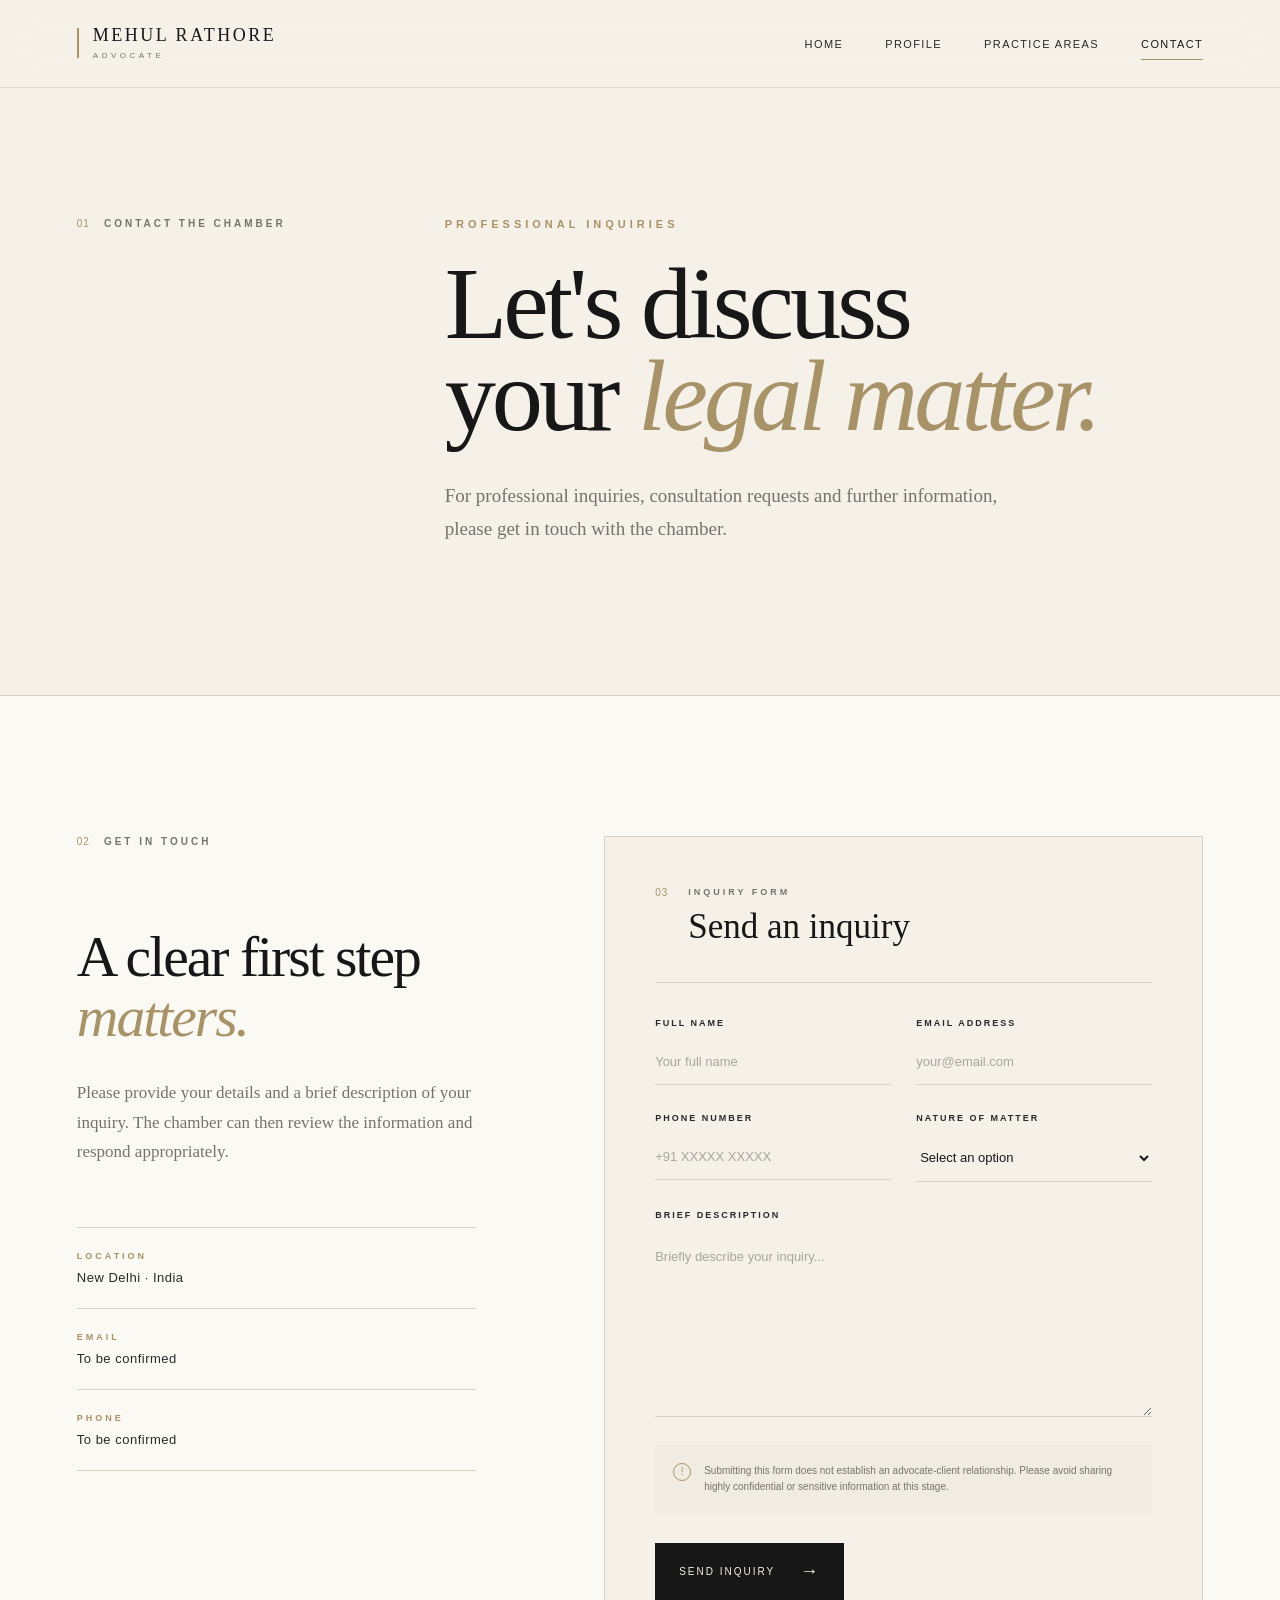
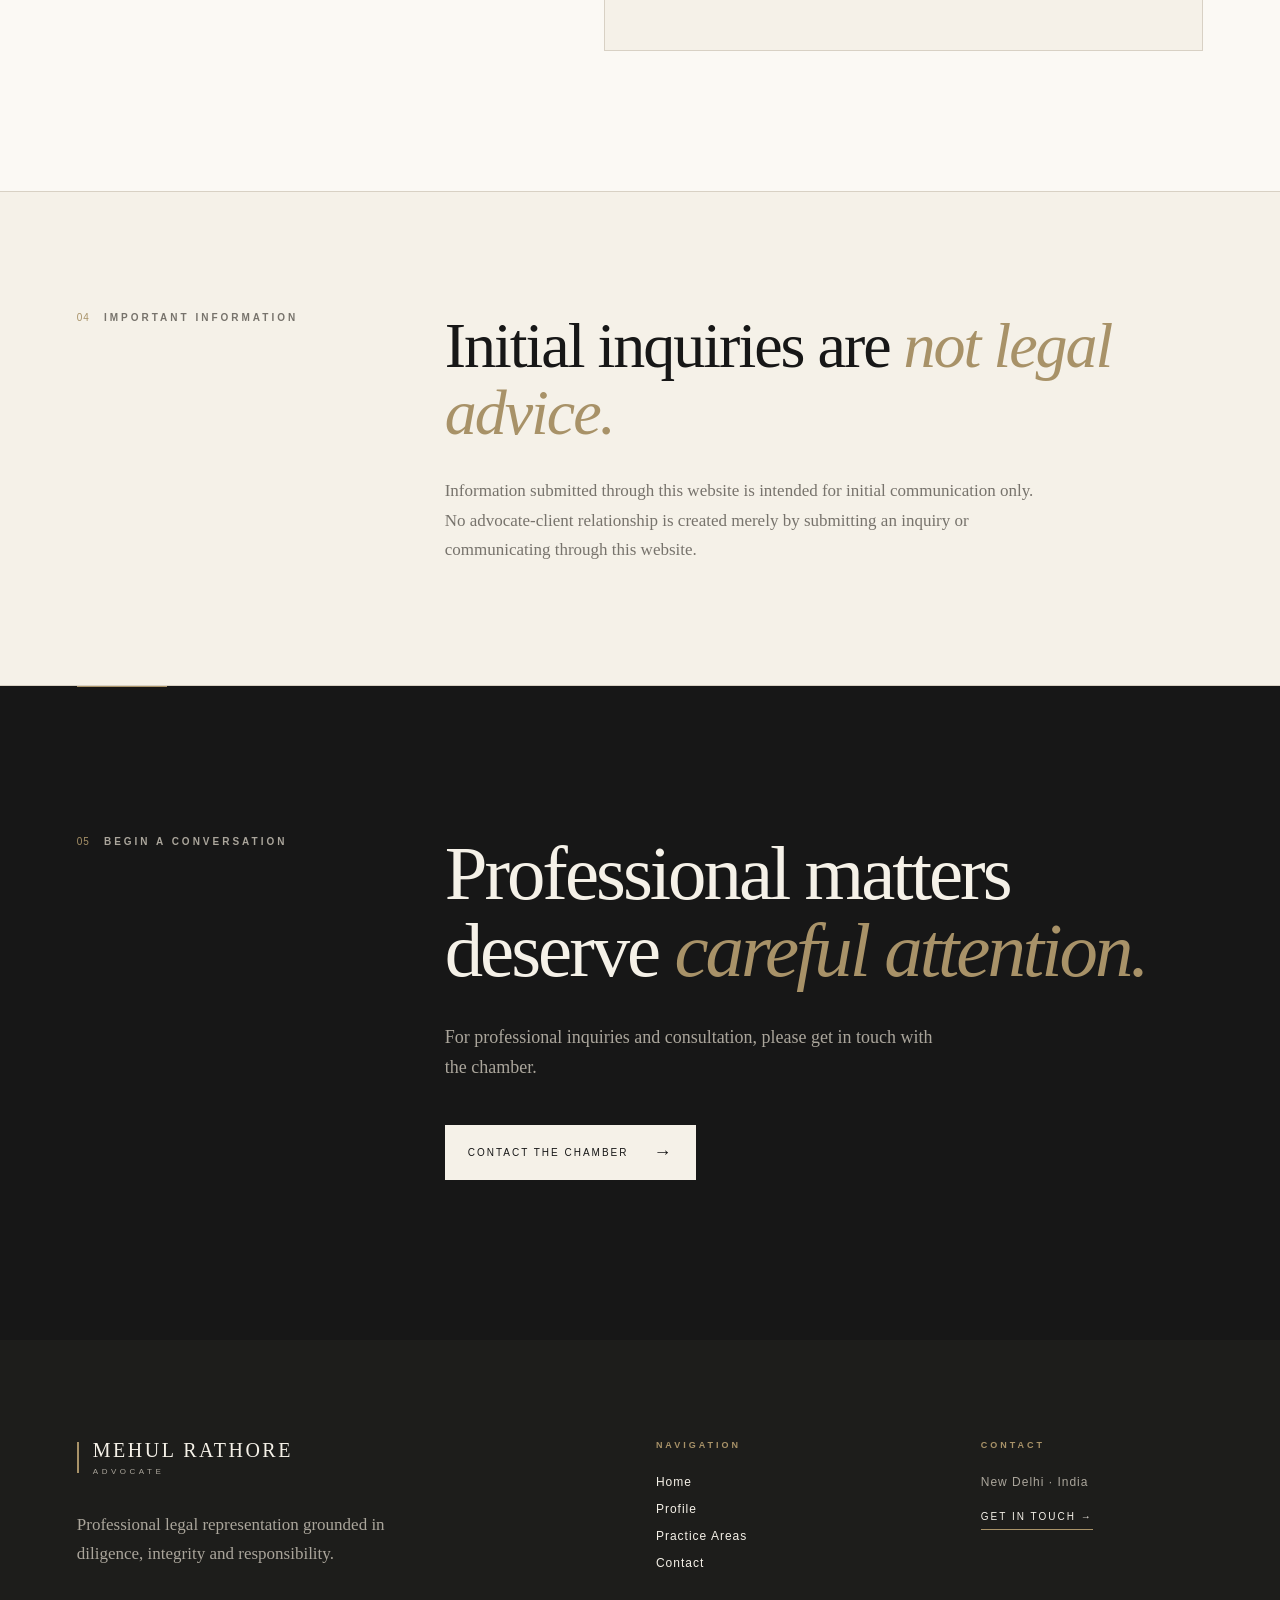
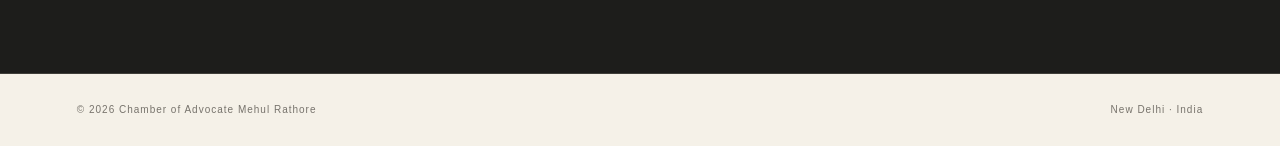
==== contact.html @ c58a13e1 "Advocate mehul rathore" ====
<!DOCTYPE html>
<html lang="en">

<head>
    <meta charset="UTF-8">

    <meta name="viewport" content="width=device-width, initial-scale=1.0">

    <meta name="description"
        content="Contact the Chamber of Advocate Mehul Rathore for professional legal inquiries and consultation.">

    <title>Contact | Chamber of Advocate Mehul Rathore</title>

    <link rel="stylesheet" href="css/style.css">
</head>

<body>

    <!-- =========================
         NAVBAR
    ========================== -->

    <header class="navbar">

        <a href="index.html" class="logo">
            <span>MEHUL RATHORE</span>
            <small>ADVOCATE</small>
        </a>

        <nav class="nav-links">
            <a href="index.html">Home</a>
            <a href="profile.html">Profile</a>
            <a href="practice-areas.html">Practice Areas</a>
            <a href="contact.html" class="active">Contact</a>
        </nav>

        <button class="menu-toggle" aria-label="Open navigation menu">
            <span></span>
            <span></span>
            <span></span>
        </button>

        <!-- <a href="contact.html" class="nav-button">
            Get in Touch
            <span>→</span>
        </a> -->

    </header>

    <nav class="mobile-menu">

        <a href="index.html">Home</a>

        <a href="profile.html">Profile</a>

        <a href="practice-areas.html">Practice Areas</a>

        <a href="contact.html">Contact</a>

    </nav>


    <!-- =========================
         CONTACT HERO
    ========================== -->

    <main>

        <section class="contact-page-hero">

            <div class="contact-page-label">
                <span>01</span>
                <p>CONTACT THE CHAMBER</p>
            </div>

            <div class="contact-page-heading">

                <p class="contact-eyebrow">
                    PROFESSIONAL INQUIRIES
                </p>

                <h1>
                    Let's discuss<br>
                    your <em>legal matter.</em>
                </h1>

                <p class="contact-page-description">
                    For professional inquiries, consultation requests
                    and further information, please get in touch with
                    the chamber.
                </p>

            </div>

        </section>


        <!-- =========================
             CONTACT INFORMATION + FORM
        ========================== -->

        <section class="contact-main">

            <div class="contact-information">

                <div class="section-label">
                    <span>02</span>
                    <p>GET IN TOUCH</p>
                </div>

                <div class="contact-info-content">

                    <h2>
                        A clear first step
                        <em>matters.</em>
                    </h2>

                    <p>
                        Please provide your details and a brief
                        description of your inquiry. The chamber
                        can then review the information and respond
                        appropriately.
                    </p>

                    <div class="contact-details">

                        <div class="contact-detail">
                            <span>LOCATION</span>
                            <p>New Delhi · India</p>
                        </div>

                        <div class="contact-detail">
                            <span>EMAIL</span>
                            <p>To be confirmed</p>
                        </div>

                        <div class="contact-detail">
                            <span>PHONE</span>
                            <p>To be confirmed</p>
                        </div>

                    </div>

                </div>

            </div>


            <!-- CONTACT FORM -->

            <div class="contact-form-wrapper">

                <div class="form-heading">

                    <span>03</span>

                    <div>
                        <p>INQUIRY FORM</p>
                        <h3>Send an inquiry</h3>
                    </div>

                </div>


                <form class="contact-form">

                    <div class="form-row">

                        <div class="form-group">

                            <label for="name">
                                Full Name
                            </label>

                            <input type="text" id="name" name="name" placeholder="Your full name" required>

                        </div>


                        <div class="form-group">

                            <label for="email">
                                Email Address
                            </label>

                            <input type="email" id="email" name="email" placeholder="your@email.com" required>

                        </div>

                    </div>


                    <div class="form-row">

                        <div class="form-group">

                            <label for="phone">
                                Phone Number
                            </label>

                            <input type="tel" id="phone" name="phone" placeholder="+91 XXXXX XXXXX">

                        </div>


                        <div class="form-group">

                            <label for="matter">
                                Nature of Matter
                            </label>

                            <select id="matter" name="matter">

                                <option value="">
                                    Select an option
                                </option>

                                <option value="civil">
                                    Civil Litigation
                                </option>

                                <option value="criminal">
                                    Criminal Matters
                                </option>

                                <option value="constitutional">
                                    Constitutional Matters
                                </option>

                                <option value="commercial">
                                    Commercial Matters
                                </option>

                                <option value="other">
                                    Other
                                </option>

                            </select>

                        </div>

                    </div>


                    <div class="form-group">

                        <label for="message">
                            Brief Description
                        </label>

                        <textarea id="message" name="message" rows="7" placeholder="Briefly describe your inquiry..."
                            required></textarea>

                    </div>


                    <div class="form-note">

                        <span>!</span>

                        <p>
                            Submitting this form does not establish
                            an advocate-client relationship. Please
                            avoid sharing highly confidential or
                            sensitive information at this stage.
                        </p>

                    </div>


                    <button type="submit" class="form-submit">
                        Send Inquiry
                        <span>→</span>
                    </button>

                </form>

            </div>

        </section>


        <!-- =========================
             DISCLAIMER
        ========================== -->

        <section class="contact-disclaimer">

            <div class="section-label">
                <span>04</span>
                <p>IMPORTANT INFORMATION</p>
            </div>

            <div class="contact-disclaimer-content">

                <h2>
                    Initial inquiries are
                    <em>not legal advice.</em>
                </h2>

                <p>
                    Information submitted through this website is
                    intended for initial communication only. No
                    advocate-client relationship is created merely
                    by submitting an inquiry or communicating through
                    this website.
                </p>

            </div>

        </section>


        <!-- =========================
             CONTACT CTA
        ========================== -->

        <section class="contact-cta">

            <div class="cta-label">
                <span>05</span>
                <p>BEGIN A CONVERSATION</p>
            </div>

            <div class="cta-content">

                <h2>
                    Professional matters
                    deserve <em>careful attention.</em>
                </h2>

                <p>
                    For professional inquiries and consultation,
                    please get in touch with the chamber.
                </p>

                <a href="contact.html" class="cta-button">
                    Contact the Chamber
                    <span>→</span>
                </a>

            </div>

        </section>

    </main>


    <!-- =========================
         FOOTER
    ========================== -->

    <footer class="footer">

        <div class="footer-main">

            <div class="footer-brand">

                <div class="footer-logo">
                    <span>MEHUL RATHORE</span>
                    <small>ADVOCATE</small>
                </div>

                <p>
                    Professional legal representation grounded in
                    diligence, integrity and responsibility.
                </p>

            </div>


            <div class="footer-navigation">

                <p class="footer-heading">
                    NAVIGATION
                </p>

                <a href="index.html">Home</a>
                <a href="profile.html">Profile</a>
                <a href="practice-areas.html">Practice Areas</a>
                <a href="contact.html">Contact</a>

            </div>


            <div class="footer-contact">

                <p class="footer-heading">
                    CONTACT
                </p>

                <p>
                    New Delhi · India
                </p>

                <a href="contact.html">
                    Get in touch →
                </a>

            </div>

        </div>


        <div class="footer-bottom">

            <p>
                © 2026 Chamber of Advocate Mehul Rathore
            </p>

            <p>
                New Delhi · India
            </p>

        </div>

    </footer>
    <script src="script.js"></script>
</body>

</html>
---- css/style.css ----
/* ==================== DESIGN SYSTEM ==================== */

:root {

    --background: #F5F1E8;
    --surface: #FBF9F4;

    --dark: #171717;
    --text: #292929;
    --muted: #77736C;

    --accent: #A89268;

    --border: #D8D1C4;

}


/* ==================== RESET ==================== */

* {
    box-sizing: border-box;
    margin: 0;
    padding: 0;
}


html {
    scroll-behavior: smooth;
}


body {
    background-color: var(--background);
    color: var(--text);

    font-family: Arial, Helvetica, sans-serif;

    min-height: 100vh;
}


/* ==================== NAVBAR ==================== */

/* ==================== NAVBAR ==================== */

.navbar {

    width: 100%;
    min-height: 88px;

    padding: 20px 6vw;

    display: flex;
    align-items: center;
    justify-content: space-between;

    border-bottom: 1px solid rgba(216, 209, 196, 0.75);

    background: rgba(245, 241, 232, 0.72);

    backdrop-filter: blur(18px);
    -webkit-backdrop-filter: blur(18px);

    position: sticky;
    top: 0;

    z-index: 100;

    transition:
        background-color 0.3s ease,
        box-shadow 0.3s ease;
}


/* ---------- Logo ---------- */

.logo {

    display: flex;
    flex-direction: column;

    line-height: 1.05;

    position: relative;

    padding-left: 16px;
    text-decoration: none;
}


/* Small vertical gold line */

.logo::before {

    content: "";

    position: absolute;

    left: 0;
    top: 2px;

    width: 2px;
    height: 30px;

    background-color: var(--accent);
}


.logo span {

    font-family: Georgia, "Times New Roman", serif;

    font-size: 18px;

    letter-spacing: 2.5px;

    color: var(--dark);

    font-weight: 400;
}


.logo small {

    margin-top: 7px;

    font-size: 8px;

    letter-spacing: 3.5px;

    color: var(--muted);

    text-transform: uppercase;
}


/* ---------- Navigation ---------- */

.nav-links {

    display: flex;

    align-items: center;

    gap: 42px;
}


.nav-links a {

    position: relative;

    text-decoration: none;

    color: var(--text);

    font-size: 11px;

    font-weight: 500;

    letter-spacing: 1.4px;

    text-transform: uppercase;

    padding: 8px 0;

    transition:
        color 0.3s ease,
        opacity 0.3s ease;
}


.nav-links a:hover {

    color: var(--accent);
}


/* Gold underline */

.nav-links a::after {

    content: "";

    position: absolute;

    left: 50%;
    bottom: -2px;

    width: 0;
    height: 1px;

    background-color: var(--accent);

    transform: translateX(-50%);

    transition: width 0.3s ease;
}


.nav-links a:hover::after,
.nav-links a.active::after {

    width: 100%;
}


/* Active link */

.nav-links a.active {

    color: var(--dark);

}


/* ---------- Navbar Button ---------- */

.nav-button {

    display: inline-flex;

    align-items: center;
    justify-content: center;

    gap: 16px;

    min-width: 116px;

    padding: 13px 17px;

    border: 1px solid var(--dark);

    color: var(--dark);

    text-decoration: none;

    font-size: 10px;

    font-weight: 500;

    letter-spacing: 2px;

    text-transform: uppercase;

    background: transparent;

    transition:
        background-color 0.3s ease,
        color 0.3s ease,
        border-color 0.3s ease;
}


.nav-button span {

    font-size: 17px;

    line-height: 0;

    transition: transform 0.3s ease;
}


.nav-button:hover {

    background-color: var(--dark);

    border-color: var(--dark);

    color: var(--background);
}


.nav-button:hover span {

    transform: translateX(4px);
}


/* ==================== HERO ==================== */

.hero {

    min-height: calc(100vh - 82px);

    padding: 80px 6vw;

    display: grid;

    grid-template-columns: 1fr 0.85fr;

    gap: 8vw;

    align-items: center;
}




/* ---------- Hero Content ---------- */

.hero-content {

    max-width: 680px;
}


.eyebrow {

    margin-bottom: 28px;

    font-size: 11px;

    letter-spacing: 4px;

    color: var(--accent);

    font-weight: 600;
}


.hero h1 {

    font-family: Georgia, "Times New Roman", serif;

    font-size: clamp(70px, 9vw, 140px);

    line-height: 0.85;

    font-weight: 400;

    letter-spacing: -5px;

    color: var(--dark);
}


.hero h1 em {

    font-style: italic;

    color: var(--accent);
}


.hero-role {

    margin-top: 32px;

    font-size: 13px;

    letter-spacing: 2px;

    text-transform: uppercase;

    color: var(--muted);
}


.hero-description {

    max-width: 470px;

    margin-top: 24px;

    font-family: Georgia, "Times New Roman", serif;

    font-size: 19px;

    line-height: 1.65;

    color: var(--text);
}


/* ---------- Primary Button ---------- */

.primary-button {

    display: inline-flex;

    align-items: center;

    gap: 25px;

    margin-top: 38px;

    padding: 16px 22px;

    background-color: var(--dark);

    color: var(--background);

    text-decoration: none;

    font-size: 11px;

    letter-spacing: 2px;

    text-transform: uppercase;

    transition: all 0.3s ease;
}


.primary-button span {

    font-size: 18px;

    transition: transform 0.3s ease;
}


.primary-button:hover {

    background-color: var(--accent);

}


.primary-button:hover span {

    transform: translateX(5px);
}


/* ==================== HERO IMAGE ==================== */

.hero-image {

    height: 650px;

    position: relative;

    display: flex;

    justify-content: flex-end;

}


/* Main portrait frame */

.image-placeholder {

    width: 88%;

    height: 100%;

    display: flex;

    align-items: center;

    justify-content: center;

    background-color: #DDD6C8;

    border: 1px solid var(--border);

    color: var(--muted);

    font-size: 10px;

    letter-spacing: 3px;

    text-align: center;

    line-height: 2;

    position: relative;

    overflow: hidden;

}


/* Decorative gold line */

.image-placeholder::before {

    content: "";

    position: absolute;

    top: 28px;

    right: 28px;

    width: 45px;

    height: 1px;

    background-color: var(--accent);

}


/* Decorative corner */

.image-placeholder::after {

    content: "";

    position: absolute;

    bottom: 28px;

    left: 28px;

    width: 45px;

    height: 1px;

    background-color: var(--accent);

}

/* ==================== ABOUT ==================== */

.about {

    padding: 140px 6vw;

    border-top: 1px solid var(--border);

    display: grid;

    grid-template-columns: 0.35fr 1fr;

    gap: 8vw;
}


/* ---------- Section Label ---------- */

.about-label {

    display: flex;

    align-items: flex-start;

    gap: 14px;
}


.about-label span {

    font-size: 10px;

    letter-spacing: 1px;

    color: var(--accent);
}


.about-label p {

    font-size: 10px;

    letter-spacing: 3px;

    color: var(--muted);

    font-weight: 600;
}


/* ---------- About Content ---------- */

.about-content {

    max-width: 780px;
}


.about-content h2 {

    font-family: Georgia, "Times New Roman", serif;

    font-size: clamp(42px, 5vw, 72px);

    line-height: 1.05;

    font-weight: 400;

    letter-spacing: -2px;

    color: var(--dark);
}


.about-content h2 em {

    color: var(--accent);

    font-style: italic;
}


.about-content > p {

    max-width: 560px;

    margin-top: 32px;

    font-family: Georgia, "Times New Roman", serif;

    font-size: 19px;

    line-height: 1.7;

    color: var(--muted);
}


/* ---------- Text Link ---------- */

.text-link {

    display: inline-flex;

    align-items: center;

    gap: 18px;

    margin-top: 38px;

    padding-bottom: 8px;

    border-bottom: 1px solid var(--dark);

    text-decoration: none;

    color: var(--dark);

    font-size: 10px;

    letter-spacing: 2px;

    text-transform: uppercase;

    transition: color 0.3s ease;
}


.text-link span {

    font-size: 17px;

    transition: transform 0.3s ease;
}


.text-link:hover {

    color: var(--accent);

}


.text-link:hover span {

    transform: translateX(5px);
}

/* ==================== PRACTICE AREAS ==================== */

.practice {

    padding: 140px 6vw;

    background-color: var(--surface);

    border-top: 1px solid var(--border);

}


/* ---------- Practice Header ---------- */

.practice-header {

    display: grid;

    grid-template-columns: 0.35fr 1fr;

    gap: 8vw;

    margin-bottom: 85px;

}


.section-label {

    display: flex;

    align-items: flex-start;

    gap: 14px;

}


.section-label span {

    font-size: 10px;

    letter-spacing: 1px;

    color: var(--accent);

}


.section-label p {

    font-size: 10px;

    letter-spacing: 3px;

    color: var(--muted);

    font-weight: 600;

}


.practice-intro {

    max-width: 500px;

}


.practice-intro p {

    font-family: Georgia, "Times New Roman", serif;

    font-size: 20px;

    line-height: 1.6;

    color: var(--muted);

}


/* ---------- Practice List ---------- */

.practice-list {

    border-top: 1px solid var(--border);

}


.practice-item {

    min-height: 105px;

    display: grid;

    grid-template-columns: 80px 1fr 50px;

    align-items: center;

    gap: 25px;

    border-bottom: 1px solid var(--border);

    text-decoration: none;

    color: var(--dark);

    transition:
        padding 0.35s ease,
        background-color 0.35s ease;

}


.practice-number {

    font-size: 10px;

    letter-spacing: 1px;

    color: var(--accent);

}


.practice-item h3 {

    font-family: Georgia, "Times New Roman", serif;

    font-size: clamp(24px, 3vw, 38px);

    font-weight: 400;

    letter-spacing: -0.5px;

    transition:
        color 0.3s ease,
        transform 0.3s ease;

}


.practice-arrow {

    font-size: 22px;

    color: var(--muted);

    transition:
        color 0.3s ease,
        transform 0.3s ease;

}


/* ---------- Practice Hover ---------- */

.practice-item:hover {

    padding-left: 18px;

    padding-right: 18px;

    background-color: rgba(216, 209, 196, 0.12);

}


.practice-item:hover h3 {

    color: var(--accent);

}


.practice-item:hover .practice-arrow {

    color: var(--accent);

    transform: translate(4px, -4px);

}


/* ---------- Practice Footer ---------- */

.practice-footer {

    margin-top: 45px;

}

/* ==================== PROFESSIONAL APPROACH ==================== */

.approach {

    padding: 140px 6vw;

    background-color: var(--background);

    border-top: 1px solid var(--border);

}


/* ---------- Approach Header ---------- */

.approach-header {

    display: grid;

    grid-template-columns: 0.35fr 1fr;

    gap: 8vw;

    margin-bottom: 90px;

}


.approach-heading {

    max-width: 760px;

}


.approach-heading h2 {

    font-family: Georgia, "Times New Roman", serif;

    font-size: clamp(42px, 5vw, 72px);

    line-height: 1.05;

    font-weight: 400;

    letter-spacing: -2px;

    color: var(--dark);

}


.approach-heading h2 em {

    color: var(--accent);

    font-style: italic;

}


/* ---------- Approach Grid ---------- */

.approach-grid {

    display: grid;

    grid-template-columns: repeat(3, 1fr);

    border-top: 1px solid var(--border);

}


.approach-item {

    min-height: 310px;

    padding: 32px 35px 35px 0;

    border-right: 1px solid var(--border);

}


.approach-item:not(:first-child) {

    padding-left: 35px;

}


.approach-item:last-child {

    border-right: none;

}


/* ---------- Number ---------- */

.approach-number {

    display: block;

    margin-bottom: 65px;

    font-size: 10px;

    letter-spacing: 1px;

    color: var(--accent);

}


/* ---------- Heading ---------- */

.approach-item h3 {

    font-family: Georgia, "Times New Roman", serif;

    font-size: 34px;

    font-weight: 400;

    color: var(--dark);

    margin-bottom: 18px;

}


/* ---------- Description ---------- */

.approach-item p {

    max-width: 280px;

    font-size: 14px;

    line-height: 1.7;

    color: var(--muted);

}


/* ---------- Hover ---------- */

.approach-item h3 {

    transition: color 0.3s ease;
}


.approach-item:hover h3 {

    color: var(--accent);

}

/* ==================== CONTACT CTA ==================== */

.contact-cta {

    padding: 150px 6vw 160px;

    background-color: var(--dark);

    color: var(--background);

    display: grid;

    grid-template-columns: 0.35fr 1fr;

    gap: 8vw;

    position: relative;

    overflow: hidden;
}


/* ---------- Decorative Gold Line ---------- */

.contact-cta::before {

    content: "";

    position: absolute;

    top: 0;
    left: 6vw;

    width: 90px;
    height: 1px;

    background-color: var(--accent);
}


/* ---------- Label ---------- */

.cta-label {

    display: flex;

    align-items: flex-start;

    gap: 14px;
}


.cta-label span {

    font-size: 10px;

    letter-spacing: 1px;

    color: var(--accent);
}


.cta-label p {

    font-size: 10px;

    letter-spacing: 3px;

    color: #AAA59B;

    font-weight: 600;
}


/* ---------- CTA Content ---------- */

.cta-content {

    max-width: 850px;
}


.cta-content h2 {

    font-family: Georgia, "Times New Roman", serif;

    font-size: clamp(50px, 6vw, 90px);

    line-height: 1;

    font-weight: 400;

    letter-spacing: -3px;

    color: var(--background);
}


.cta-content h2 em {

    color: var(--accent);

    font-style: italic;
}


/* ---------- CTA Description ---------- */

.cta-content > p {

    max-width: 500px;

    margin-top: 32px;

    font-family: Georgia, "Times New Roman", serif;

    font-size: 18px;

    line-height: 1.7;

    color: #AAA59B;
}


/* ---------- CTA Button ---------- */

.cta-button {

    display: inline-flex;

    align-items: center;

    gap: 25px;

    margin-top: 42px;

    padding: 17px 23px;

    background-color: var(--background);

    color: var(--dark);

    text-decoration: none;

    font-size: 10px;

    letter-spacing: 2px;

    text-transform: uppercase;

    transition:
        background-color 0.3s ease,
        color 0.3s ease;
}


.cta-button span {

    font-size: 18px;

    transition: transform 0.3s ease;
}


.cta-button:hover {

    background-color: var(--accent);

    color: var(--dark);
}


.cta-button:hover span {

    transform: translateX(5px);

}


/* ==================== FOOTER ==================== */

.footer {

    background-color: #1D1D1B;

    color: var(--background);

}


/* ---------- Main Footer ---------- */

.footer-main {

    padding: 100px 6vw 90px;

    display: grid;

    grid-template-columns: 1.5fr 0.7fr 0.7fr;

    gap: 8vw;

    border-bottom: 1px solid rgba(216, 209, 196, 0.18);

}


/* ---------- Footer Brand ---------- */

.footer-brand {

    max-width: 430px;

}


.footer-logo {

    display: flex;

    flex-direction: column;

    line-height: 1.05;

    position: relative;

    padding-left: 16px;

}


.footer-logo::before {

    content: "";

    position: absolute;

    left: 0;
    top: 2px;

    width: 2px;
    height: 31px;

    background-color: var(--accent);

}


.footer-logo span {

    font-family: Georgia, "Times New Roman", serif;

    font-size: 20px;

    letter-spacing: 2.5px;

    color: var(--background);

}


.footer-logo small {

    margin-top: 7px;

    font-size: 8px;

    letter-spacing: 3.5px;

    color: #AAA59B;

}


.footer-brand > p {

    max-width: 360px;

    margin-top: 35px;

    font-family: Georgia, "Times New Roman", serif;

    font-size: 17px;

    line-height: 1.7;

    color: #AAA59B;

}


/* ---------- Footer Headings ---------- */

.footer-heading {

    margin-bottom: 25px;

    font-size: 9px;

    letter-spacing: 3px;

    color: var(--accent);

    font-weight: 600;

}


/* ---------- Footer Navigation ---------- */

.footer-navigation {

    display: flex;

    flex-direction: column;

    align-items: flex-start;

}


.footer-navigation a {

    margin-bottom: 13px;

    color: var(--background);

    text-decoration: none;

    font-size: 12px;

    letter-spacing: 1px;

    transition: color 0.3s ease;

}


.footer-navigation a:hover {

    color: var(--accent);

}


/* ---------- Footer Contact ---------- */

.footer-contact {

    display: flex;

    flex-direction: column;

    align-items: flex-start;

}


.footer-contact > p:not(.footer-heading) {

    font-size: 12px;

    letter-spacing: 1px;

    color: #AAA59B;

}


.footer-contact a {

    margin-top: 22px;

    padding-bottom: 7px;

    border-bottom: 1px solid var(--accent);

    color: var(--background);

    text-decoration: none;

    font-size: 10px;

    letter-spacing: 2px;

    text-transform: uppercase;

    transition: color 0.3s ease;

}


.footer-contact a:hover {

    color: var(--accent);

}


/* ---------- Footer Bottom ---------- */

.footer-bottom {

    min-height: 72px;

    padding: 20px 6vw;

    display: flex;

    align-items: center;

    justify-content: space-between;

    background-color: var(--background);

    color: var(--muted);

}


.footer-bottom p {

    font-size: 10px;

    letter-spacing: 1px;

}

/* ==================== PROFILE PAGE ==================== */


/* ---------- Profile Hero ---------- */

.profile-hero {

    padding: 120px 6vw 110px;

    display: grid;

    grid-template-columns: 0.35fr 1fr;

    gap: 8vw;

    border-bottom: 1px solid var(--border);

}


.profile-label {

    display: flex;

    align-items: flex-start;

    gap: 14px;
}


.profile-label span {

    font-size: 10px;

    color: var(--accent);

    letter-spacing: 1px;
}


.profile-label p {

    font-size: 10px;

    letter-spacing: 3px;

    color: var(--muted);

    font-weight: 600;
}


.profile-hero-content {

    max-width: 900px;
}


.profile-hero-content h1 {

    font-family: Georgia, "Times New Roman", serif;

    font-size: clamp(55px, 7vw, 100px);

    line-height: 0.95;

    font-weight: 400;

    letter-spacing: -3px;

    color: var(--dark);
}


.profile-hero-content h1 em {

    display: block;

    color: var(--accent);

    font-style: italic;
}


.profile-hero-content > p:last-child {

    max-width: 560px;

    margin-top: 35px;

    font-family: Georgia, "Times New Roman", serif;

    font-size: 19px;

    line-height: 1.7;

    color: var(--muted);
}


/* ---------- Profile Introduction ---------- */

.profile-introduction {

    padding: 140px 6vw;

    display: grid;

    grid-template-columns: 0.85fr 1fr;

    gap: 10vw;

    align-items: center;

}


.profile-photo {

    height: 650px;
}


.profile-photo-placeholder {

    width: 100%;

    height: 100%;

    display: flex;

    align-items: center;

    justify-content: center;

    background-color: #DDD6C8;

    border: 1px solid var(--border);

    color: var(--muted);

    font-size: 10px;

    letter-spacing: 3px;

    line-height: 2;

    text-align: center;
}


.profile-introduction-content {

    max-width: 650px;
}


.section-small-label {

    font-size: 10px;

    letter-spacing: 3px;

    color: var(--accent);

    font-weight: 600;
}


.profile-introduction-content h2 {

    margin-top: 25px;

    font-family: Georgia, "Times New Roman", serif;

    font-size: clamp(42px, 5vw, 68px);

    line-height: 1.05;

    font-weight: 400;

    letter-spacing: -2px;

    color: var(--dark);
}


.profile-introduction-content h2 em {

    color: var(--accent);

    font-style: italic;
}


.profile-introduction-content > p:not(.section-small-label) {

    max-width: 550px;

    margin-top: 30px;

    font-family: Georgia, "Times New Roman", serif;

    font-size: 17px;

    line-height: 1.75;

    color: var(--muted);
}


/* ---------- Information Sections ---------- */

.profile-information {

    padding: 120px 6vw;

    background-color: var(--surface);

    border-top: 1px solid var(--border);

    display: grid;

    grid-template-columns: 0.35fr 1fr;

    gap: 8vw;
}


.profile-info-label {

    display: flex;

    align-items: flex-start;

    gap: 14px;
}


.profile-info-label span {

    font-size: 10px;

    color: var(--accent);

    letter-spacing: 1px;
}


.profile-info-label p {

    font-size: 10px;

    letter-spacing: 3px;

    color: var(--muted);

    font-weight: 600;
}


.profile-info-content {

    border-top: 1px solid var(--border);
}


.profile-info-row {

    min-height: 85px;

    padding: 20px 0;

    display: flex;

    align-items: center;

    justify-content: space-between;

    gap: 30px;

    border-bottom: 1px solid var(--border);
}


.profile-info-row span {

    font-size: 12px;

    letter-spacing: 1px;

    color: var(--muted);
}


.profile-info-row strong {

    font-family: Georgia, "Times New Roman", serif;

    font-size: 17px;

    font-weight: 400;

    color: var(--dark);

    text-align: right;
}


.profile-education {

    background-color: var(--background);

}


/* ---------- Courts & Practice ---------- */

.profile-practice {

    padding: 140px 6vw;

    border-top: 1px solid var(--border);
}


.profile-practice-header {

    display: grid;

    grid-template-columns: 0.35fr 1fr;

    gap: 8vw;

    margin-bottom: 80px;
}


.profile-practice-header h2 {

    max-width: 800px;

    font-family: Georgia, "Times New Roman", serif;

    font-size: clamp(42px, 5vw, 70px);

    line-height: 1.05;

    font-weight: 400;

    letter-spacing: -2px;

    color: var(--dark);
}


.profile-practice-header h2 em {

    color: var(--accent);

    font-style: italic;
}


.court-list {

    border-top: 1px solid var(--border);
}


.court-item {

    min-height: 100px;

    display: grid;

    grid-template-columns: 80px 1fr;

    align-items: center;

    border-bottom: 1px solid var(--border);
}


.court-item span {

    font-size: 10px;

    color: var(--accent);

    letter-spacing: 1px;
}


.court-item p {

    font-family: Georgia, "Times New Roman", serif;

    font-size: 22px;

    color: var(--dark);
}


/* ---------- Values ---------- */

.profile-values {

    padding: 140px 6vw;

    background-color: var(--surface);

    border-top: 1px solid var(--border);

    display: grid;

    grid-template-columns: 0.35fr 1fr;

    gap: 8vw;
}


.values-content {

    display: grid;

    grid-template-columns: repeat(3, 1fr);

    border-top: 1px solid var(--border);
}


.value-item {

    padding: 32px 30px 30px 0;

    border-right: 1px solid var(--border);
}


.value-item:not(:first-child) {

    padding-left: 30px;
}


.value-item:last-child {

    border-right: none;
}


.value-item > span {

    font-size: 10px;

    color: var(--accent);

    letter-spacing: 1px;
}


.value-item h3 {

    margin-top: 65px;

    font-family: Georgia, "Times New Roman", serif;

    font-size: 32px;

    font-weight: 400;

    color: var(--dark);
}


.value-item p {

    max-width: 240px;

    margin-top: 18px;

    font-size: 13px;

    line-height: 1.7;

    color: var(--muted);
}


/* ---------- Disclaimer ---------- */

.profile-disclaimer {

    padding: 120px 6vw;

    display: grid;

    grid-template-columns: 0.75fr 1fr;

    gap: 10vw;

    border-top: 1px solid var(--border);

}


.profile-disclaimer h2 {

    margin-top: 25px;

    font-family: Georgia, "Times New Roman", serif;

    font-size: clamp(40px, 5vw, 65px);

    line-height: 1.05;

    font-weight: 400;

    letter-spacing: -2px;

}


.profile-disclaimer h2 em {

    color: var(--accent);

    font-style: italic;
}


.profile-disclaimer > p:last-child {

    max-width: 600px;

    font-family: Georgia, "Times New Roman", serif;

    font-size: 17px;

    line-height: 1.75;

    color: var(--muted);

}

/* ==================== PRACTICE PAGE ==================== */


/* ---------- Page Hero ---------- */

.practice-page-hero {

    padding: 120px 6vw 110px;

    display: grid;

    grid-template-columns: 0.35fr 1fr;

    gap: 8vw;

    border-bottom: 1px solid var(--border);

}


.practice-page-label {

    display: flex;

    align-items: flex-start;

    gap: 14px;
}


.practice-page-label span {

    font-size: 10px;

    letter-spacing: 1px;

    color: var(--accent);
}


.practice-page-label p {

    font-size: 10px;

    letter-spacing: 3px;

    color: var(--muted);

    font-weight: 600;
}


.practice-page-heading {

    max-width: 900px;
}


.practice-page-heading h1 {

    font-family: Georgia, "Times New Roman", serif;

    font-size: clamp(65px, 8vw, 120px);

    line-height: 0.9;

    font-weight: 400;

    letter-spacing: -4px;

    color: var(--dark);
}


.practice-page-heading h1 em {

    display: block;

    color: var(--accent);

    font-style: italic;
}


.practice-page-heading > p:last-child {

    max-width: 560px;

    margin-top: 35px;

    font-family: Georgia, "Times New Roman", serif;

    font-size: 19px;

    line-height: 1.7;

    color: var(--muted);
}


/* ---------- Practice Introduction ---------- */

.practice-page-intro {

    padding: 140px 6vw;

    border-bottom: 1px solid var(--border);

}


.practice-page-intro h2 {

    max-width: 900px;

    margin-top: 25px;

    font-family: Georgia, "Times New Roman", serif;

    font-size: clamp(45px, 5vw, 72px);

    line-height: 1.05;

    font-weight: 400;

    letter-spacing: -2px;

    color: var(--dark);
}


.practice-page-intro h2 em {

    color: var(--accent);

    font-style: italic;
}


.practice-page-intro > p:last-child {

    max-width: 560px;

    margin-top: 32px;

    font-family: Georgia, "Times New Roman", serif;

    font-size: 18px;

    line-height: 1.7;

    color: var(--muted);
}


/* ---------- Practice Detail ---------- */

.practice-detail {

    min-height: 520px;

    padding: 100px 6vw;

    display: grid;

    grid-template-columns: 0.35fr 1fr;

    gap: 8vw;

    align-items: center;

    border-bottom: 1px solid var(--border);

}


.practice-detail-alt {

    background-color: var(--surface);

}


.practice-detail-number {

    font-size: 11px;

    letter-spacing: 2px;

    color: var(--accent);

}


.practice-detail-content {

    max-width: 800px;
}


.practice-detail-content h2 {

    font-family: Georgia, "Times New Roman", serif;

    font-size: clamp(45px, 6vw, 82px);

    line-height: 1;

    font-weight: 400;

    letter-spacing: -3px;

    color: var(--dark);
}


.practice-detail-content > p {

    max-width: 540px;

    margin-top: 30px;

    font-family: Georgia, "Times New Roman", serif;

    font-size: 18px;

    line-height: 1.75;

    color: var(--muted);
}


/* ---------- Practice Meta ---------- */

.practice-detail-meta {

    max-width: 540px;

    margin-top: 55px;

    padding-top: 15px;

    display: flex;

    justify-content: space-between;

    border-top: 1px solid var(--border);
}


.practice-detail-meta span {

    font-size: 9px;

    letter-spacing: 2px;

    color: var(--muted);
}

/* =========================================
   CONTACT PAGE
========================================= */

.contact-page-hero {
    padding: 130px 6vw 150px;
    display: grid;
    grid-template-columns: .35fr 1fr;
    gap: 8vw;
    border-bottom: 1px solid var(--border);
}

.contact-page-label {
    display: flex;
    align-items: flex-start;
    gap: 14px;
}

.contact-page-label span {
    font-size: 10px;
    letter-spacing: 1px;
    color: var(--accent);
}

.contact-page-label p {
    font-size: 10px;
    letter-spacing: 3px;
    color: var(--muted);
    font-weight: 600;
}

.contact-page-heading {
    max-width: 900px;
}

.contact-eyebrow {
    margin-bottom: 28px;
    font-size: 11px;
    letter-spacing: 4px;
    color: var(--accent);
    font-weight: 600;
}

.contact-page-heading h1 {
    font-family: Georgia, "Times New Roman", serif;
    font-size: clamp(65px, 8vw, 120px);
    line-height: .9;
    font-weight: 400;
    letter-spacing: -4px;
    color: var(--dark);
}

.contact-page-heading h1 em {
    color: var(--accent);
    font-style: italic;
}

.contact-page-description {
    max-width: 560px;
    margin-top: 38px;
    font-family: Georgia, "Times New Roman", serif;
    font-size: 19px;
    line-height: 1.7;
    color: var(--muted);
}


/* =========================================
   CONTACT MAIN
========================================= */

.contact-main {
    padding: 140px 6vw;
    display: grid;
    grid-template-columns: .8fr 1.2fr;
    gap: 10vw;
    background-color: var(--surface);
    border-bottom: 1px solid var(--border);
}

.contact-information {
    display: flex;
    flex-direction: column;
}

.contact-info-content {
    margin-top: 80px;
    max-width: 500px;
}

.contact-info-content h2 {
    font-family: Georgia, "Times New Roman", serif;
    font-size: clamp(40px, 4.5vw, 65px);
    line-height: 1.05;
    font-weight: 400;
    letter-spacing: -2px;
    color: var(--dark);
}

.contact-info-content h2 em {
    color: var(--accent);
    font-style: italic;
}

.contact-info-content > p {
    margin-top: 30px;
    font-family: Georgia, "Times New Roman", serif;
    font-size: 17px;
    line-height: 1.75;
    color: var(--muted);
}

.contact-details {
    margin-top: 60px;
    border-top: 1px solid var(--border);
}

.contact-detail {
    padding: 23px 0;
    border-bottom: 1px solid var(--border);
}

.contact-detail span {
    display: block;
    margin-bottom: 9px;
    font-size: 9px;
    letter-spacing: 3px;
    color: var(--accent);
    font-weight: 600;
}

.contact-detail p {
    font-size: 13px;
    letter-spacing: .5px;
    color: var(--text);
}


/* =========================================
   CONTACT FORM
========================================= */

.contact-form-wrapper {
    padding: 50px;
    background-color: var(--background);
    border: 1px solid var(--border);
}

.form-heading {
    display: flex;
    align-items: flex-start;
    gap: 20px;
    padding-bottom: 35px;
    border-bottom: 1px solid var(--border);
}

.form-heading > span {
    font-size: 10px;
    letter-spacing: 1px;
    color: var(--accent);
}

.form-heading p {
    margin-bottom: 10px;
    font-size: 9px;
    letter-spacing: 3px;
    color: var(--muted);
    font-weight: 600;
}

.form-heading h3 {
    font-family: Georgia, "Times New Roman", serif;
    font-size: 35px;
    font-weight: 400;
    color: var(--dark);
}


/* Form rows */

.form-row {
    display: grid;
    grid-template-columns: 1fr 1fr;
    gap: 25px;
}

.contact-form {
    padding-top: 35px;
}

.form-group {
    display: flex;
    flex-direction: column;
    margin-bottom: 28px;
}

.form-group label {
    margin-bottom: 11px;
    font-size: 9px;
    letter-spacing: 2px;
    color: var(--text);
    text-transform: uppercase;
    font-weight: 600;
}

.form-group input,
.form-group select,
.form-group textarea {
    width: 100%;
    padding: 15px 0;
    border: none;
    border-bottom: 1px solid var(--border);
    outline: none;
    background-color: transparent;
    color: var(--dark);
    font-family: Arial, Helvetica, sans-serif;
    font-size: 13px;
    transition: border-color .3s ease;
}

.form-group input::placeholder,
.form-group textarea::placeholder {
    color: #AAA59B;
}

.form-group select {
    cursor: pointer;
}

.form-group textarea {
    resize: vertical;
    min-height: 150px;
    line-height: 1.7;
}

.form-group input:focus,
.form-group select:focus,
.form-group textarea:focus {
    border-bottom-color: var(--accent);
}


/* Form note */

.form-note {
    display: flex;
    align-items: flex-start;
    gap: 13px;
    margin-top: 5px;
    padding: 18px;
    background-color: rgba(216, 209, 196, .18);
}

.form-note span {
    width: 18px;
    height: 18px;
    flex-shrink: 0;
    display: flex;
    align-items: center;
    justify-content: center;
    border: 1px solid var(--accent);
    border-radius: 50%;
    font-size: 10px;
    color: var(--accent);
}

.form-note p {
    font-size: 10px;
    line-height: 1.6;
    color: var(--muted);
}


/* Submit button */

.form-submit {
    display: inline-flex;
    align-items: center;
    gap: 25px;
    margin-top: 30px;
    padding: 17px 23px;
    border: 1px solid var(--dark);
    background-color: var(--dark);
    color: var(--background);
    font-family: Arial, Helvetica, sans-serif;
    font-size: 10px;
    letter-spacing: 2px;
    text-transform: uppercase;
    cursor: pointer;
    transition: background-color .3s ease,
                color .3s ease,
                border-color .3s ease;
}

.form-submit span {
    font-size: 18px;
    transition: transform .3s ease;
}

.form-submit:hover {
    background-color: var(--accent);
    border-color: var(--accent);
    color: var(--dark);
}

.form-submit:hover span {
    transform: translateX(5px);
}


/* =========================================
   CONTACT DISCLAIMER
========================================= */

.contact-disclaimer {
    padding: 120px 6vw;
    display: grid;
    grid-template-columns: .35fr 1fr;
    gap: 8vw;
    border-bottom: 1px solid var(--border);
}

.contact-disclaimer-content {
    max-width: 760px;
}

.contact-disclaimer-content h2 {
    font-family: Georgia, "Times New Roman", serif;
    font-size: clamp(40px, 5vw, 68px);
    line-height: 1.05;
    font-weight: 400;
    letter-spacing: -2px;
    color: var(--dark);
}

.contact-disclaimer-content h2 em {
    color: var(--accent);
    font-style: italic;
}

.contact-disclaimer-content p {
    max-width: 600px;
    margin-top: 30px;
    font-family: Georgia, "Times New Roman", serif;
    font-size: 17px;
    line-height: 1.75;
    color: var(--muted);
}

/* =========================================
   MOBILE MENU BUTTON
========================================= */

.menu-toggle {
    display: none;
    width: 42px;
    height: 42px;
    padding: 0;
    border: none;
    background: transparent;
    cursor: pointer;

    flex-direction: column;
    align-items: center;
    justify-content: center;
    gap: 6px;
}

.menu-toggle span {
    display: block;
    width: 22px;
    height: 1px;
    background-color: var(--dark);

    transition:
        transform .3s ease,
        opacity .3s ease;
}


/* =========================================
   MOBILE NAVIGATION
========================================= */

.mobile-menu {
    display: none;
}


/* ==================== RESPONSIVE ==================== */

@media (max-width: 900px) {

    .nav-links {
        display: none;
    }

    .navbar {
        min-height: 76px;
        padding: 18px 5vw;
    }

    .hero {
        grid-template-columns: 1fr;
        padding-top: 60px;
        padding-bottom: 60px;
    }

    .hero-image {
        height: 500px;
        order: -1;
    }

    .hero h1 {
        font-size: clamp(65px, 18vw, 100px);
    }

    .about {
        grid-template-columns: 1fr;
        gap: 35px;
        padding: 90px 5vw;
    }

        /* PRACTICE — MOBILE */

    .practice {

        padding: 90px 5vw;

    }

    .practice-header {

        grid-template-columns: 1fr;

        gap: 30px;

        margin-bottom: 55px;

    }

    .practice-item {

        min-height: 90px;

        grid-template-columns: 45px 1fr 30px;

        gap: 15px;

    }

    .practice-item h3 {

        font-size: 24px;

    }

    .practice-item:hover {

        padding-left: 8px;

        padding-right: 8px;

    }

        /* PROFESSIONAL APPROACH — MOBILE */

    .approach {

        padding: 90px 5vw;

    }

    .approach-header {

        grid-template-columns: 1fr;

        gap: 30px;

        margin-bottom: 55px;

    }

    .approach-grid {

        grid-template-columns: 1fr;

    }

    .approach-item {

        min-height: auto;

        padding: 35px 0;

        border-right: none;

        border-bottom: 1px solid var(--border);

    }

    .approach-item:not(:first-child) {

        padding-left: 0;

    }

    .approach-item:last-child {

        border-bottom: none;

    }

    .approach-number {

        margin-bottom: 35px;

    }

    .approach-item h3 {

        font-size: 30px;

    }

        /* CONTACT CTA — MOBILE */

    .contact-cta {

        padding: 90px 5vw 100px;

        grid-template-columns: 1fr;

        gap: 35px;

    }

    .contact-cta::before {

        left: 5vw;

    }

    .cta-content h2 {

        font-size: clamp(45px, 12vw, 65px);

        letter-spacing: -2px;

    }

    .cta-content > p {

        font-size: 17px;

    }

        /* FOOTER — MOBILE */

    .footer-main {

        padding: 75px 5vw 65px;

        grid-template-columns: 1fr;

        gap: 55px;

    }

    .footer-brand > p {

        font-size: 16px;

    }

    .footer-bottom {

        padding: 20px 5vw;

        align-items: flex-start;

        flex-direction: column;

        gap: 10px;

    }

        /* PROFILE — MOBILE */

    .profile-hero {

        grid-template-columns: 1fr;

        gap: 30px;

        padding: 90px 5vw 80px;

    }


    .profile-introduction {

        grid-template-columns: 1fr;

        gap: 60px;

        padding: 90px 5vw;

    }


    .profile-photo {

        height: 500px;

    }


    .profile-information {

        grid-template-columns: 1fr;

        gap: 40px;

        padding: 90px 5vw;

    }


    .profile-info-row {

        align-items: flex-start;

        flex-direction: column;

        gap: 10px;

    }


    .profile-info-row strong {

        text-align: left;

    }


    .profile-practice {

        padding: 90px 5vw;

    }


    .profile-practice-header {

        grid-template-columns: 1fr;

        gap: 30px;

        margin-bottom: 55px;

    }


    .court-item {

        grid-template-columns: 45px 1fr;

        min-height: 90px;

    }


    .court-item p {

        font-size: 19px;

    }


    .profile-values {

        grid-template-columns: 1fr;

        gap: 40px;

        padding: 90px 5vw;

    }


    .values-content {

        grid-template-columns: 1fr;

    }


    .value-item {

        padding: 35px 0;

        border-right: none;

        border-bottom: 1px solid var(--border);

    }


    .value-item:not(:first-child) {

        padding-left: 0;

    }


    .value-item:last-child {

        border-bottom: none;

    }


    .value-item h3 {

        margin-top: 35px;

    }


    .profile-disclaimer {

        grid-template-columns: 1fr;

        gap: 40px;

        padding: 90px 5vw;

    }

        /* PRACTICE PAGE — MOBILE */

    .practice-page-hero {

        grid-template-columns: 1fr;

        gap: 30px;

        padding: 90px 5vw 80px;

    }


    .practice-page-heading h1 {

        font-size: clamp(60px, 17vw, 90px);

        letter-spacing: -3px;

    }


    .practice-page-intro {

        padding: 90px 5vw;

    }


    .practice-page-intro h2 {

        font-size: clamp(40px, 11vw, 60px);

    }


    .practice-detail {

        min-height: auto;

        padding: 85px 5vw;

        grid-template-columns: 1fr;

        gap: 40px;

    }


    .practice-detail-content h2 {

        font-size: clamp(42px, 11vw, 65px);

    }


    .practice-detail-content > p {

        font-size: 17px;

    }


    .practice-detail-meta {

        margin-top: 40px;

    }

        /* CONTACT PAGE */

    .contact-page-hero {
        padding: 90px 5vw 100px;
        grid-template-columns: 1fr;
        gap: 40px;
    }

    .contact-page-heading h1 {
        font-size: clamp(55px, 15vw, 85px);
        letter-spacing: -3px;
    }

    .contact-page-description {
        font-size: 17px;
    }

    .contact-main {
        padding: 90px 5vw;
        grid-template-columns: 1fr;
        gap: 75px;
    }

    .contact-info-content {
        margin-top: 50px;
    }

    .contact-info-content h2 {
        font-size: clamp(40px, 11vw, 60px);
    }

    .contact-form-wrapper {
        padding: 30px 22px;
    }

    .form-row {
        grid-template-columns: 1fr;
        gap: 0;
    }

    .form-heading h3 {
        font-size: 30px;
    }

    .contact-disclaimer {
        padding: 90px 5vw;
        grid-template-columns: 1fr;
        gap: 40px;
    }

    .contact-disclaimer-content h2 {
        font-size: clamp(40px, 11vw, 60px);
    }

        .nav-button {
        display: none;
    }

    .menu-toggle {
        display: flex;
    }

    .mobile-menu {
        position: fixed;
        top: 76px;
        left: 0;
        width: 100%;
        padding: 30px 5vw 35px;

        display: flex;
        flex-direction: column;

        background-color: rgba(245, 241, 232, 0.96);
        backdrop-filter: blur(18px);
        -webkit-backdrop-filter: blur(18px);

        border-bottom: 1px solid var(--border);

        transform: translateY(-120%);
        opacity: 0;
        visibility: hidden;

        transition:
            transform .35s ease,
            opacity .35s ease,
            visibility .35s ease;

        z-index: 99;
    }

    .mobile-menu.open {
        transform: translateY(0);
        opacity: 1;
        visibility: visible;
    }

    .mobile-menu a {
        padding: 17px 0;

        border-bottom: 1px solid var(--border);

        color: var(--dark);
        text-decoration: none;

        font-size: 11px;
        letter-spacing: 2px;
        text-transform: uppercase;

        transition: color .3s ease;
    }

    .mobile-menu a:last-child {
        border-bottom: none;
    }

    .mobile-menu a:hover,
    .mobile-menu a.active {
        color: var(--accent);
    }


    /* Hamburger animation */

    .menu-toggle.open span:nth-child(1) {
        transform: translateY(7px) rotate(45deg);
    }

    .menu-toggle.open span:nth-child(2) {
        opacity: 0;
    }

    .menu-toggle.open span:nth-child(3) {
        transform: translateY(-7px) rotate(-45deg);
    }

}


@media (max-width: 500px) {

    .navbar {

        padding: 20px 5vw;
    }

    .nav-button {
        padding: 10px 13px;
    }

    .hero {

        padding: 45px 5vw;
    }

    .hero-image {
        height: 420px;
    }

    .hero h1 {

        font-size: 65px;

        letter-spacing: -3px;
    }

    .hero-description {
        font-size: 17px;
    }

    .footer {

        flex-direction: column;

        gap: 10px;
    }

}
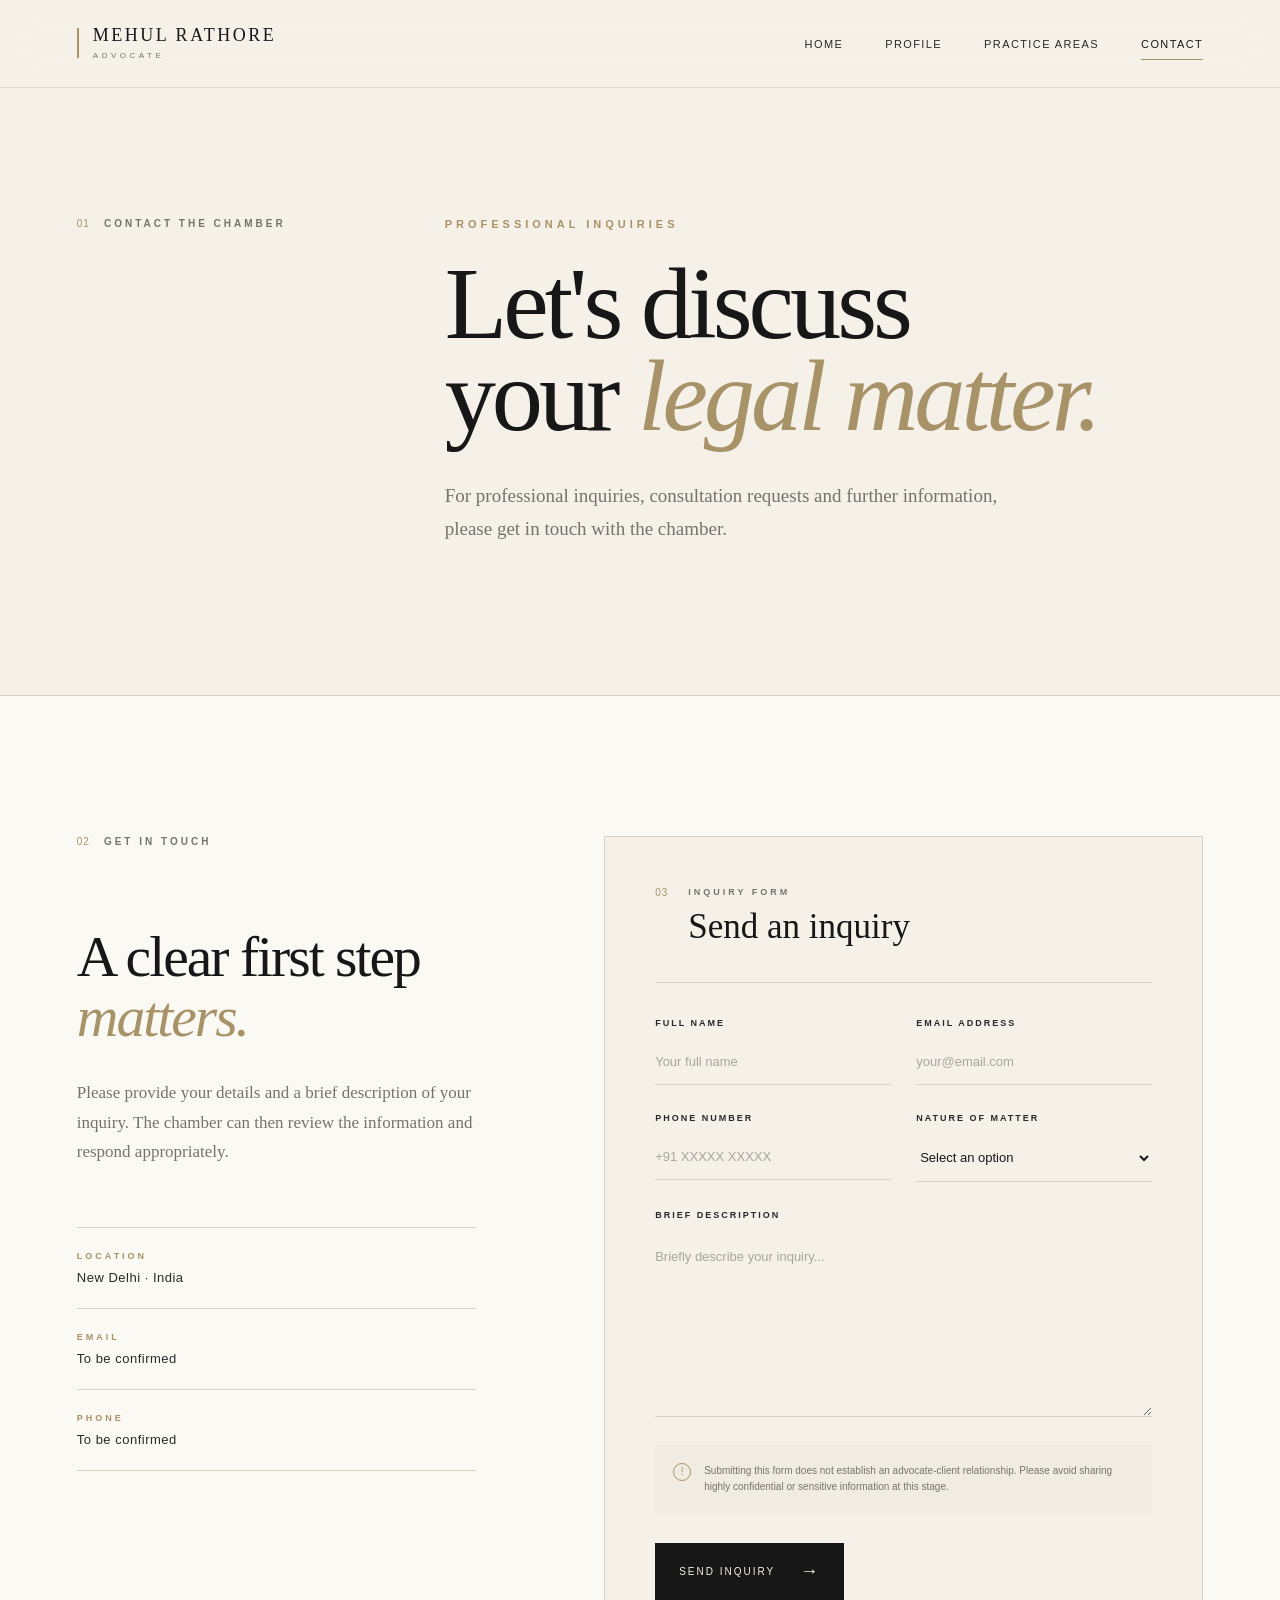
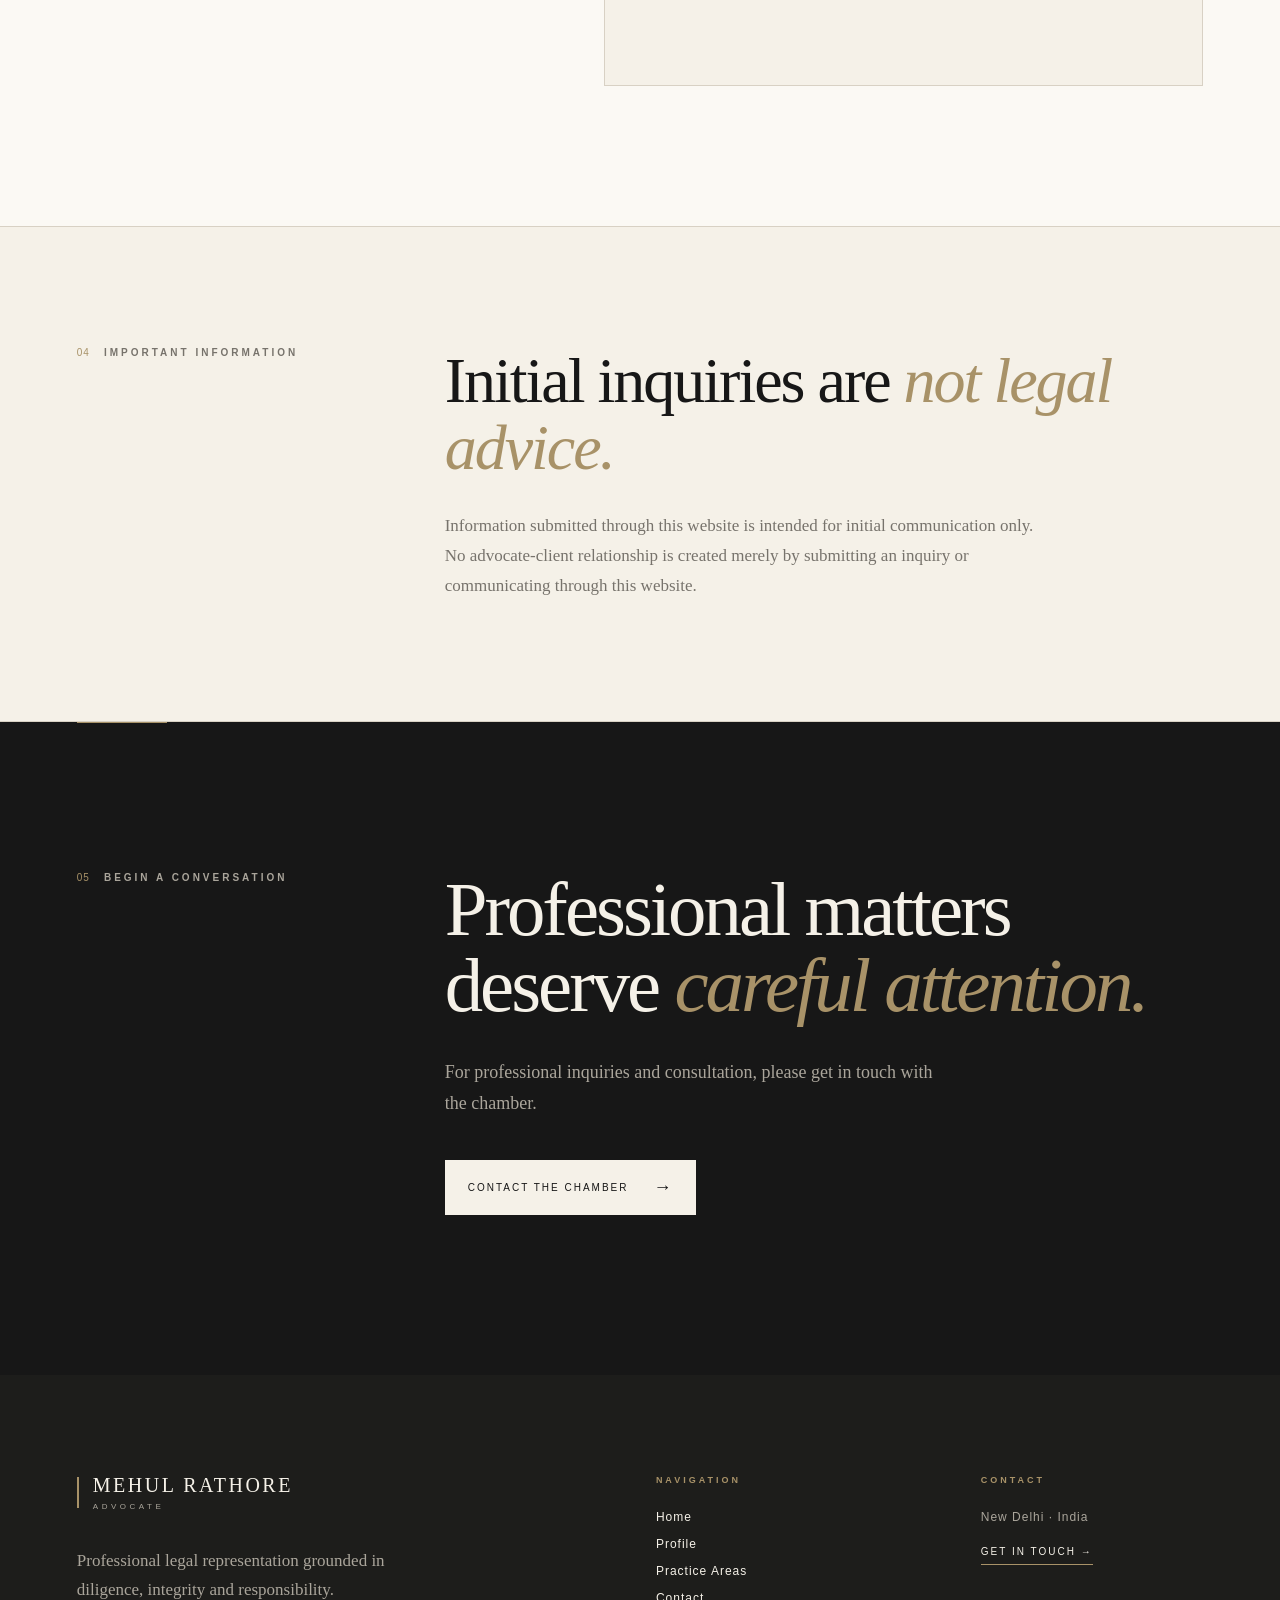
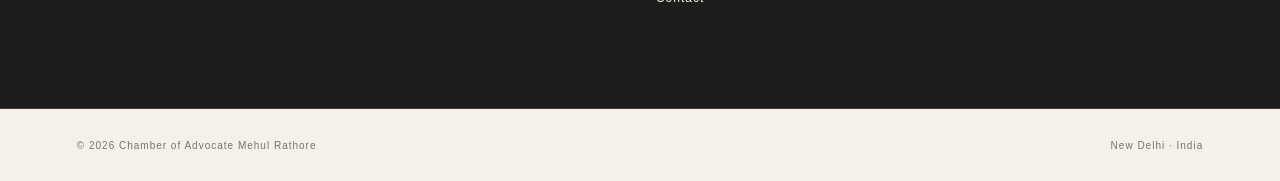
==== commit dc21cc9c: "Connected Web3Forms" ====
--- a/contact.html
+++ b/contact.html
@@ -162,7 +162,13 @@
                 </div>
 
 
-                <form class="contact-form">
+                <form class="contact-form" action="https://api.web3forms.com/submit" method="POST">
+
+                    <input type="hidden" name="access_key" value="YOUR_WEB3FORMS_ACCESS_KEY">
+                    <input type="hidden" name="subject" value="New inquiry from the Advocate Mehul Rathore website">
+                    <input type="hidden" name="from_name" value="Advocate Mehul Rathore Website">
+                    <input type="checkbox" name="botcheck" class="hidden" tabindex="-1" autocomplete="off"
+                        style="display: none;">
 
                     <div class="form-row">
 
@@ -273,6 +279,8 @@
                         <span>→</span>
                     </button>
 
+                    <p class="form-status" role="status" aria-live="polite"></p>
+
                 </form>
 
             </div>
--- a/css/style.css
+++ b/css/style.css
@@ -2564,6 +2564,26 @@
     transform: translateX(5px);
 }
 
+.form-submit:disabled {
+    opacity: .65;
+    cursor: wait;
+}
+
+.form-status {
+    min-height: 1.5em;
+    margin-top: 16px;
+    font-size: 13px;
+    line-height: 1.5;
+}
+
+.form-status.success {
+    color: #2f6b43;
+}
+
+.form-status.error {
+    color: #a33b32;
+}
+
 
 /* =========================================
    CONTACT DISCLAIMER
@@ -2643,6 +2663,285 @@
     display: none;
 }
 
+/* =========================================
+   DISCLAIMER MODAL
+========================================= */
+
+.disclaimer-overlay {
+    position: fixed;
+    inset: 0;
+
+    display: flex;
+    align-items: center;
+    justify-content: center;
+
+    padding: 30px;
+
+    background-color: rgba(23, 23, 23, 0.78);
+
+    backdrop-filter: blur(5px);
+    -webkit-backdrop-filter: blur(5px);
+
+    z-index: 9999;
+
+    opacity: 0;
+    visibility: hidden;
+
+    transition:
+        opacity .35s ease,
+        visibility .35s ease;
+}
+
+.disclaimer-overlay.show {
+    opacity: 1;
+    visibility: visible;
+}
+
+
+/* Modal */
+
+.disclaimer-modal {
+    width: min(900px, 100%);
+    max-height: 90vh;
+
+    padding: 55px 65px;
+
+    overflow-y: auto;
+
+    background-color: var(--background);
+    border: 1px solid var(--border);
+
+    box-shadow: 0 25px 80px rgba(0, 0, 0, .25);
+
+    transform: translateY(20px);
+
+    transition: transform .4s ease;
+}
+
+.disclaimer-overlay.show .disclaimer-modal {
+    transform: translateY(0);
+}
+
+
+/* Logo / Mark */
+
+.disclaimer-mark {
+    width: 58px;
+    height: 58px;
+
+    margin: 0 auto 25px;
+
+    display: flex;
+    align-items: center;
+    justify-content: center;
+
+    border: 1px solid var(--dark);
+
+    position: relative;
+}
+
+.disclaimer-mark::before {
+    content: "";
+
+    position: absolute;
+
+    top: -7px;
+    left: 7px;
+
+    width: 42px;
+    height: 1px;
+
+    background-color: var(--accent);
+}
+
+.disclaimer-mark span {
+    font-family: Georgia, "Times New Roman", serif;
+
+    font-size: 15px;
+    letter-spacing: 2px;
+
+    color: var(--dark);
+}
+
+
+/* Heading */
+
+.disclaimer-eyebrow {
+    margin-bottom: 18px;
+
+    text-align: center;
+
+    font-size: 9px;
+    letter-spacing: 3px;
+
+    color: var(--accent);
+
+    font-weight: 600;
+}
+
+.disclaimer-modal h2 {
+    margin-bottom: 38px;
+
+    text-align: center;
+
+    font-family: Georgia, "Times New Roman", serif;
+
+    font-size: clamp(34px, 4vw, 52px);
+
+    line-height: 1;
+
+    font-weight: 400;
+
+    letter-spacing: -1.5px;
+
+    color: var(--dark);
+}
+
+.disclaimer-modal h2 em {
+    color: var(--accent);
+    font-style: italic;
+}
+
+
+/* Text */
+
+.disclaimer-text {
+    padding-top: 28px;
+
+    border-top: 1px solid var(--border);
+}
+
+.disclaimer-text p {
+    margin-bottom: 20px;
+
+    font-size: 13px;
+    line-height: 1.75;
+
+    color: var(--text);
+}
+
+.disclaimer-text p:last-child {
+    margin-bottom: 0;
+}
+
+
+/* Confirmation */
+
+.disclaimer-confirmation {
+    margin-top: 30px;
+
+    padding: 18px 20px;
+
+    background-color: rgba(216, 209, 196, .18);
+
+    border-left: 2px solid var(--accent);
+}
+
+.disclaimer-confirmation p {
+    font-size: 11px;
+    line-height: 1.65;
+
+    color: var(--muted);
+}
+
+
+/* Buttons */
+
+.disclaimer-actions {
+    display: flex;
+
+    justify-content: center;
+
+    gap: 8px;
+
+    margin-top: 35px;
+}
+
+.disclaimer-button {
+    min-width: 135px;
+
+    padding: 15px 22px;
+
+    border: 1px solid var(--dark);
+
+    font-family: Arial, Helvetica, sans-serif;
+
+    font-size: 10px;
+    letter-spacing: 2px;
+
+    text-transform: uppercase;
+
+    cursor: pointer;
+
+    transition:
+        background-color .3s ease,
+        color .3s ease,
+        border-color .3s ease;
+}
+
+.disclaimer-button.agree {
+    display: inline-flex;
+
+    align-items: center;
+    justify-content: center;
+
+    gap: 20px;
+
+    background-color: var(--dark);
+
+    color: var(--background);
+}
+
+.disclaimer-button.agree span {
+    font-size: 17px;
+
+    transition: transform .3s ease;
+}
+
+.disclaimer-button.agree:hover {
+    background-color: var(--accent);
+    border-color: var(--accent);
+
+    color: var(--dark);
+}
+
+.disclaimer-button.agree:hover span {
+    transform: translateX(5px);
+}
+
+.disclaimer-button.disagree {
+    background-color: transparent;
+
+    color: var(--dark);
+}
+
+.disclaimer-button.disagree:hover {
+    background-color: var(--dark);
+
+    color: var(--background);
+}
+
+
+/* Disagree message */
+
+.disclaimer-message {
+    text-align: center;
+
+    padding: 40px 10px 10px;
+}
+
+.disclaimer-message h2 {
+    margin-bottom: 20px;
+}
+
+.disclaimer-message p {
+    font-family: Georgia, "Times New Roman", serif;
+
+    font-size: 18px;
+    line-height: 1.6;
+
+    color: var(--muted);
+}
 
 /* ==================== RESPONSIVE ==================== */
 
@@ -3200,6 +3499,63 @@
         transform: translateY(-7px) rotate(-45deg);
     }
 
+        /* =========================================
+       DISCLAIMER MOBILE
+    ========================================= */
+
+    .disclaimer-overlay {
+        padding: 15px;
+    }
+
+    .disclaimer-modal {
+        max-height: 92vh;
+        padding: 35px 25px;
+    }
+
+    .disclaimer-mark {
+        width: 50px;
+        height: 50px;
+
+        margin-bottom: 20px;
+    }
+
+    .disclaimer-eyebrow {
+        font-size: 8px;
+        letter-spacing: 2px;
+        line-height: 1.6;
+    }
+
+    .disclaimer-modal h2 {
+        margin-bottom: 28px;
+
+        font-size: clamp(32px, 9vw, 45px);
+    }
+
+    .disclaimer-text p {
+        font-size: 12px;
+        line-height: 1.7;
+
+        margin-bottom: 17px;
+    }
+
+    .disclaimer-confirmation {
+        margin-top: 25px;
+        padding: 16px;
+    }
+
+    .disclaimer-confirmation p {
+        font-size: 10px;
+    }
+
+    .disclaimer-actions {
+        flex-direction: column;
+        gap: 10px;
+    }
+
+    .disclaimer-button {
+        width: 100%;
+    }
+
 }
 
 
